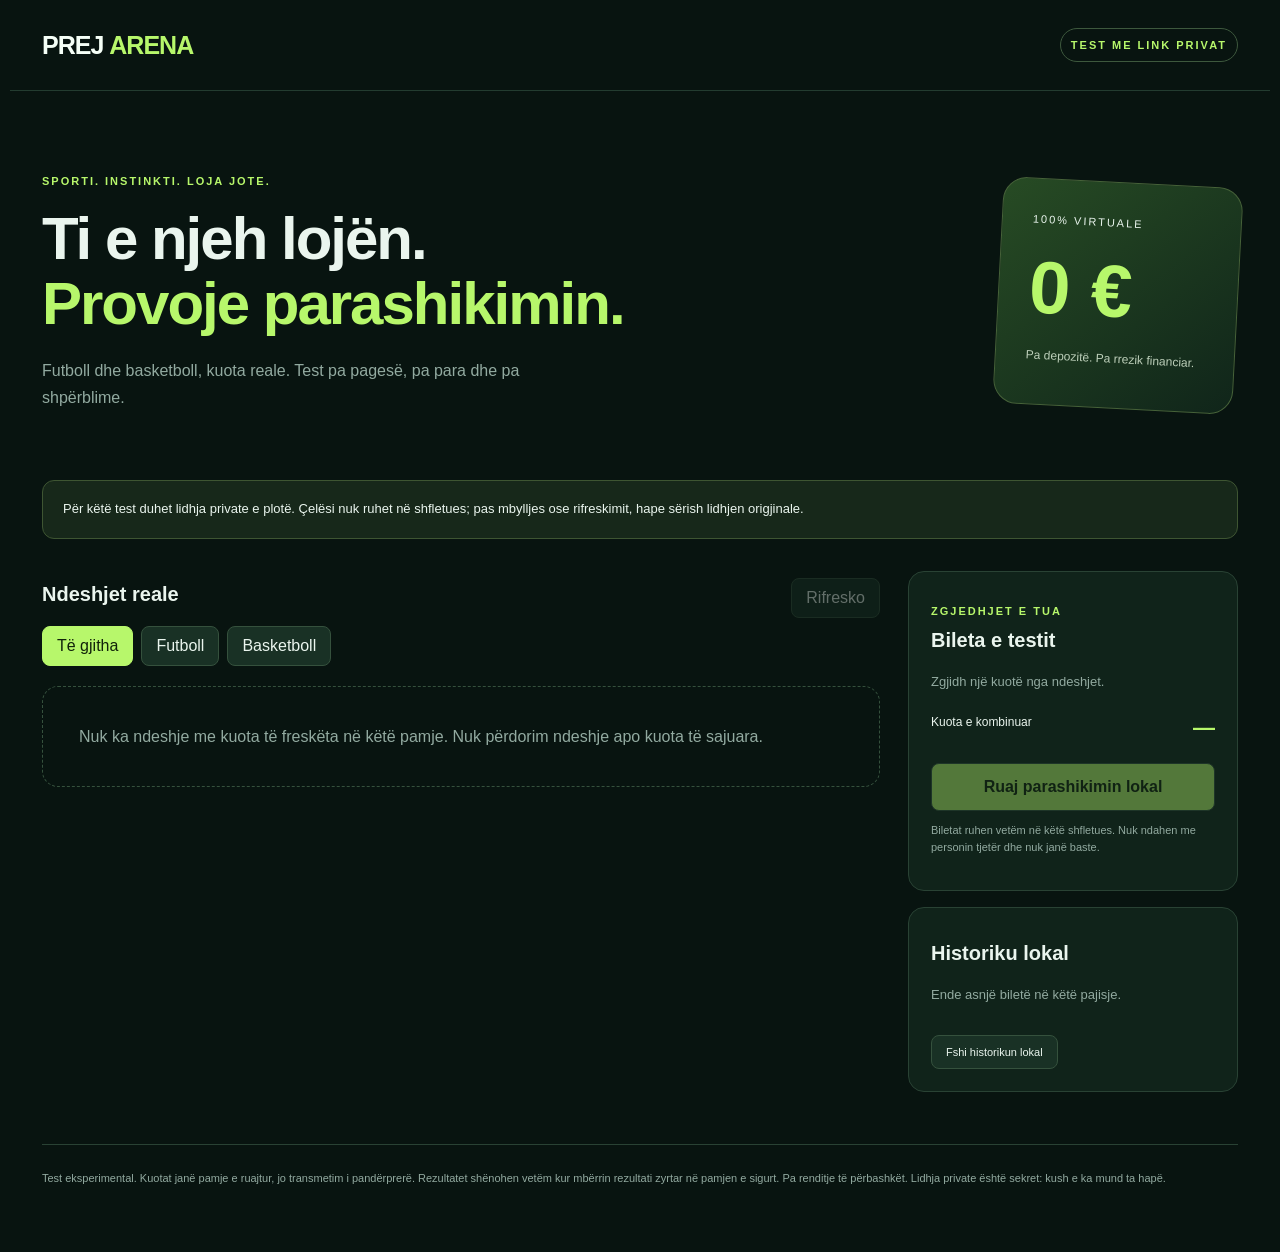
==== private-test.html @ e4a233a2 "Add explicitly approved encrypted private-link test, preserve public demo" ====
<!doctype html><html lang="sq"><head><meta charset="utf-8"><meta name="viewport" content="width=device-width, initial-scale=1"><meta name="referrer" content="no-referrer"><meta http-equiv="Content-Security-Policy" content="default-src 'none'; script-src 'self'; style-src 'self'; connect-src 'self'; img-src 'self'; base-uri 'none'; form-action 'none'; object-src 'none'"><title>PREJ Arena · Test privat</title><link rel="stylesheet" href="private-style.css"><script type="module" src="app.mjs"></script></head><body><header><a class="brand" href="private-test.html">PREJ<span>ARENA</span></a><span class="badge">TEST ME LINK PRIVAT</span></header><main><section class="hero"><div><p class="eyebrow">SPORTI. INSTINKTI. LOJA JOTE.</p><h1>Ti e njeh lojën.<br><em>Provoje parashikimin.</em></h1><p class="intro">Futboll dhe basketboll, kuota reale. Test pa pagesë, pa para dhe pa shpërblime.</p></div><div class="hero-card"><span>100% VIRTUALE</span><strong>0 €</strong><p>Pa depozitë. Pa rrezik financiar.</p></div></section><div id="status" class="notice" role="status">Duke kontrolluar lidhjen private…</div><div class="layout"><section><div class="section-head"><h2>Ndeshjet reale</h2><button id="refresh" disabled>Rifresko</button></div><div class="filters"><button data-sport="all" class="active">Të gjitha</button><button data-sport="football">Futboll</button><button data-sport="basketball">Basketboll</button></div><p class="muted" id="freshness"></p><div id="events" class="events"></div></section><aside><section class="panel"><p class="eyebrow">ZGJEDHJET E TUA</p><h2>Bileta e testit</h2><div id="picks"><p class="muted">Zgjidh një kuotë nga ndeshjet.</p></div><div class="total"><span>Kuota e kombinuar</span><strong id="total">—</strong></div><button id="submit" class="primary" disabled>Ruaj parashikimin lokal</button><p class="small">Biletat ruhen vetëm në këtë shfletues. Nuk ndahen me personin tjetër dhe nuk janë baste.</p></section><section class="panel"><h2>Historiku lokal</h2><div id="tickets"></div><button id="clear">Fshi historikun lokal</button></section></aside></div><footer>Test eksperimental. Kuotat janë pamje e ruajtur, jo transmetim i pandërprerë. Rezultatet shënohen vetëm kur mbërrin rezultati zyrtar në pamjen e sigurt. Pa renditje të përbashkët. Lidhja private është sekret: kush e ka mund ta hapë.</footer></main></body></html>
---- private-style.css ----
@import url('./private-base.css');
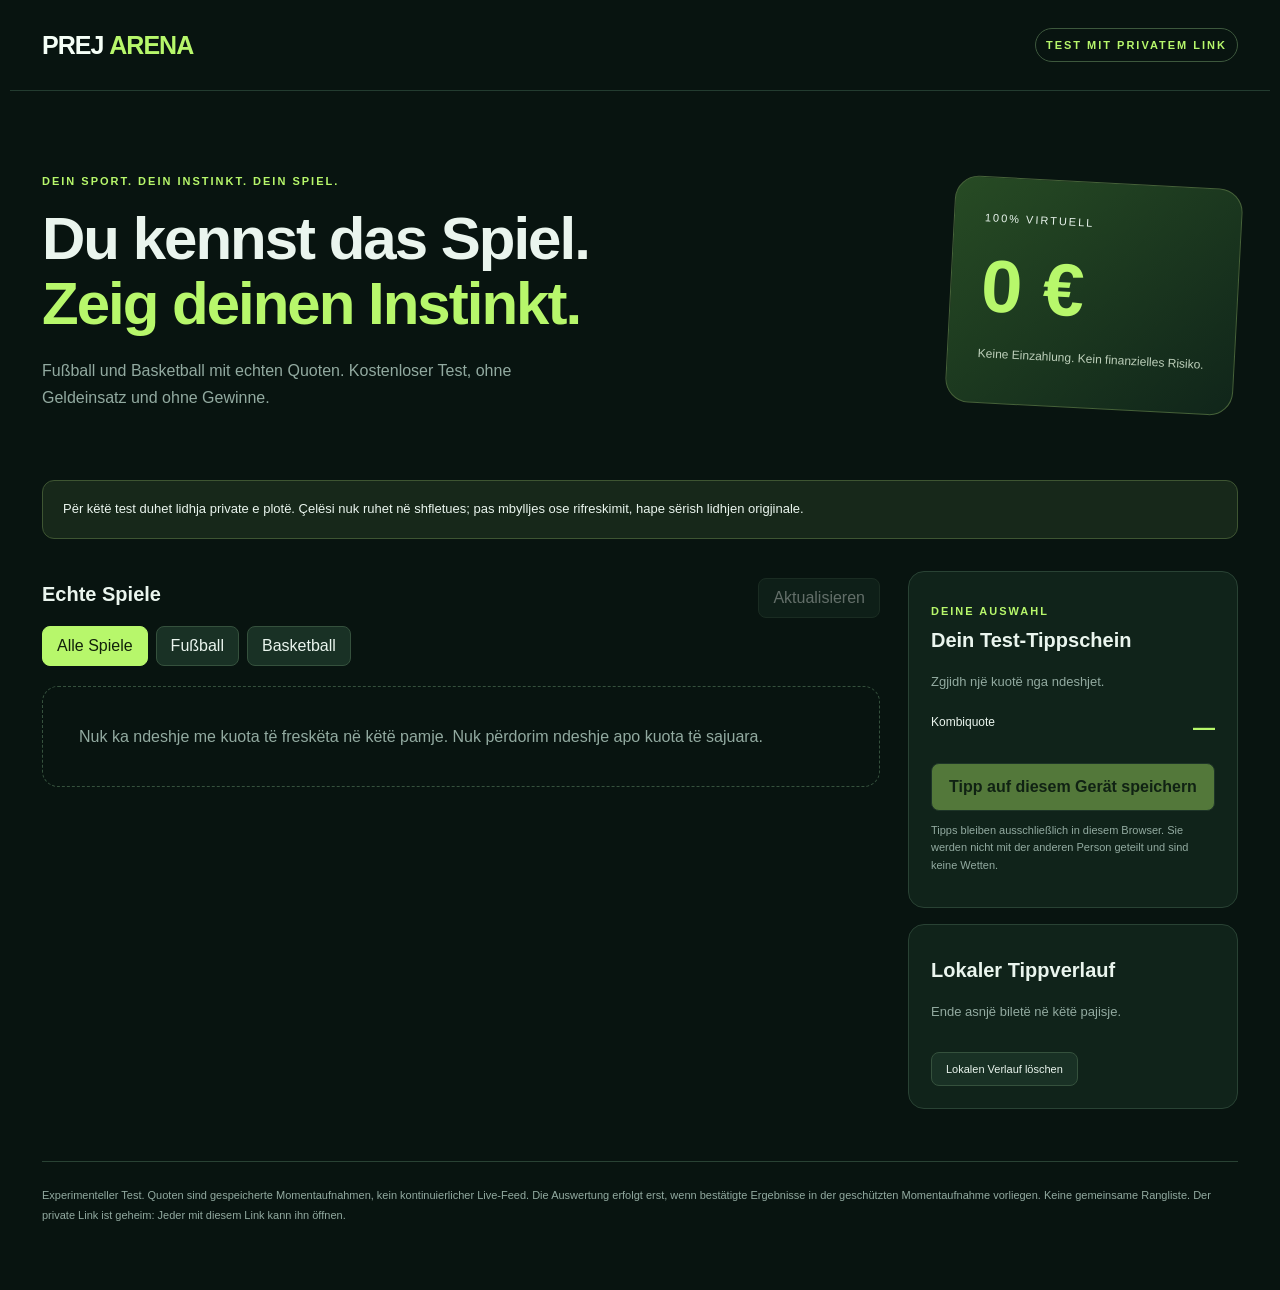
==== commit 764a74bf: "Translate private-test interface to German without changing encryption" ====
--- a/private-test.html
+++ b/private-test.html
@@ -1 +1 @@
-<!doctype html><html lang="sq"><head><meta charset="utf-8"><meta name="viewport" content="width=device-width, initial-scale=1"><meta name="referrer" content="no-referrer"><meta http-equiv="Content-Security-Policy" content="default-src 'none'; script-src 'self'; style-src 'self'; connect-src 'self'; img-src 'self'; base-uri 'none'; form-action 'none'; object-src 'none'"><title>PREJ Arena · Test privat</title><link rel="stylesheet" href="private-style.css"><script type="module" src="app.mjs"></script></head><body><header><a class="brand" href="private-test.html">PREJ<span>ARENA</span></a><span class="badge">TEST ME LINK PRIVAT</span></header><main><section class="hero"><div><p class="eyebrow">SPORTI. INSTINKTI. LOJA JOTE.</p><h1>Ti e njeh lojën.<br><em>Provoje parashikimin.</em></h1><p class="intro">Futboll dhe basketboll, kuota reale. Test pa pagesë, pa para dhe pa shpërblime.</p></div><div class="hero-card"><span>100% VIRTUALE</span><strong>0 €</strong><p>Pa depozitë. Pa rrezik financiar.</p></div></section><div id="status" class="notice" role="status">Duke kontrolluar lidhjen private…</div><div class="layout"><section><div class="section-head"><h2>Ndeshjet reale</h2><button id="refresh" disabled>Rifresko</button></div><div class="filters"><button data-sport="all" class="active">Të gjitha</button><button data-sport="football">Futboll</button><button data-sport="basketball">Basketboll</button></div><p class="muted" id="freshness"></p><div id="events" class="events"></div></section><aside><section class="panel"><p class="eyebrow">ZGJEDHJET E TUA</p><h2>Bileta e testit</h2><div id="picks"><p class="muted">Zgjidh një kuotë nga ndeshjet.</p></div><div class="total"><span>Kuota e kombinuar</span><strong id="total">—</strong></div><button id="submit" class="primary" disabled>Ruaj parashikimin lokal</button><p class="small">Biletat ruhen vetëm në këtë shfletues. Nuk ndahen me personin tjetër dhe nuk janë baste.</p></section><section class="panel"><h2>Historiku lokal</h2><div id="tickets"></div><button id="clear">Fshi historikun lokal</button></section></aside></div><footer>Test eksperimental. Kuotat janë pamje e ruajtur, jo transmetim i pandërprerë. Rezultatet shënohen vetëm kur mbërrin rezultati zyrtar në pamjen e sigurt. Pa renditje të përbashkët. Lidhja private është sekret: kush e ka mund ta hapë.</footer></main></body></html>
+<!doctype html><html lang="de"><head><meta charset="utf-8"><meta name="viewport" content="width=device-width, initial-scale=1"><meta name="referrer" content="no-referrer"><meta http-equiv="Content-Security-Policy" content="default-src 'none'; script-src 'self'; style-src 'self'; connect-src 'self'; img-src 'self'; base-uri 'none'; form-action 'none'; object-src 'none'"><title>PREJ Arena · Privater Test</title><link rel="stylesheet" href="private-style.css"><script type="module" src="app.mjs"></script></head><body><header><a class="brand" href="private-test.html">PREJ<span>ARENA</span></a><span class="badge">TEST MIT PRIVATEM LINK</span></header><main><section class="hero"><div><p class="eyebrow">DEIN SPORT. DEIN INSTINKT. DEIN SPIEL.</p><h1>Du kennst das Spiel.<br><em>Zeig deinen Instinkt.</em></h1><p class="intro">Fußball und Basketball mit echten Quoten. Kostenloser Test, ohne Geldeinsatz und ohne Gewinne.</p></div><div class="hero-card"><span>100% VIRTUELL</span><strong>0 €</strong><p>Keine Einzahlung. Kein finanzielles Risiko.</p></div></section><div id="status" class="notice" role="status">Privater Link wird geprüft …</div><div class="layout"><section><div class="section-head"><h2>Echte Spiele</h2><button id="refresh" disabled>Aktualisieren</button></div><div class="filters"><button data-sport="all" class="active">Alle Spiele</button><button data-sport="football">Fußball</button><button data-sport="basketball">Basketball</button></div><p class="muted" id="freshness"></p><div id="events" class="events"></div></section><aside><section class="panel"><p class="eyebrow">DEINE AUSWAHL</p><h2>Dein Test-Tippschein</h2><div id="picks"><p class="muted">Wähle eine Quote bei einem Spiel.</p></div><div class="total"><span>Kombiquote</span><strong id="total">—</strong></div><button id="submit" class="primary" disabled>Tipp auf diesem Gerät speichern</button><p class="small">Tipps bleiben ausschließlich in diesem Browser. Sie werden nicht mit der anderen Person geteilt und sind keine Wetten.</p></section><section class="panel"><h2>Lokaler Tippverlauf</h2><div id="tickets"></div><button id="clear">Lokalen Verlauf löschen</button></section></aside></div><footer>Experimenteller Test. Quoten sind gespeicherte Momentaufnahmen, kein kontinuierlicher Live-Feed. Die Auswertung erfolgt erst, wenn bestätigte Ergebnisse in der geschützten Momentaufnahme vorliegen. Keine gemeinsame Rangliste. Der private Link ist geheim: Jeder mit diesem Link kann ihn öffnen.</footer></main></body></html>
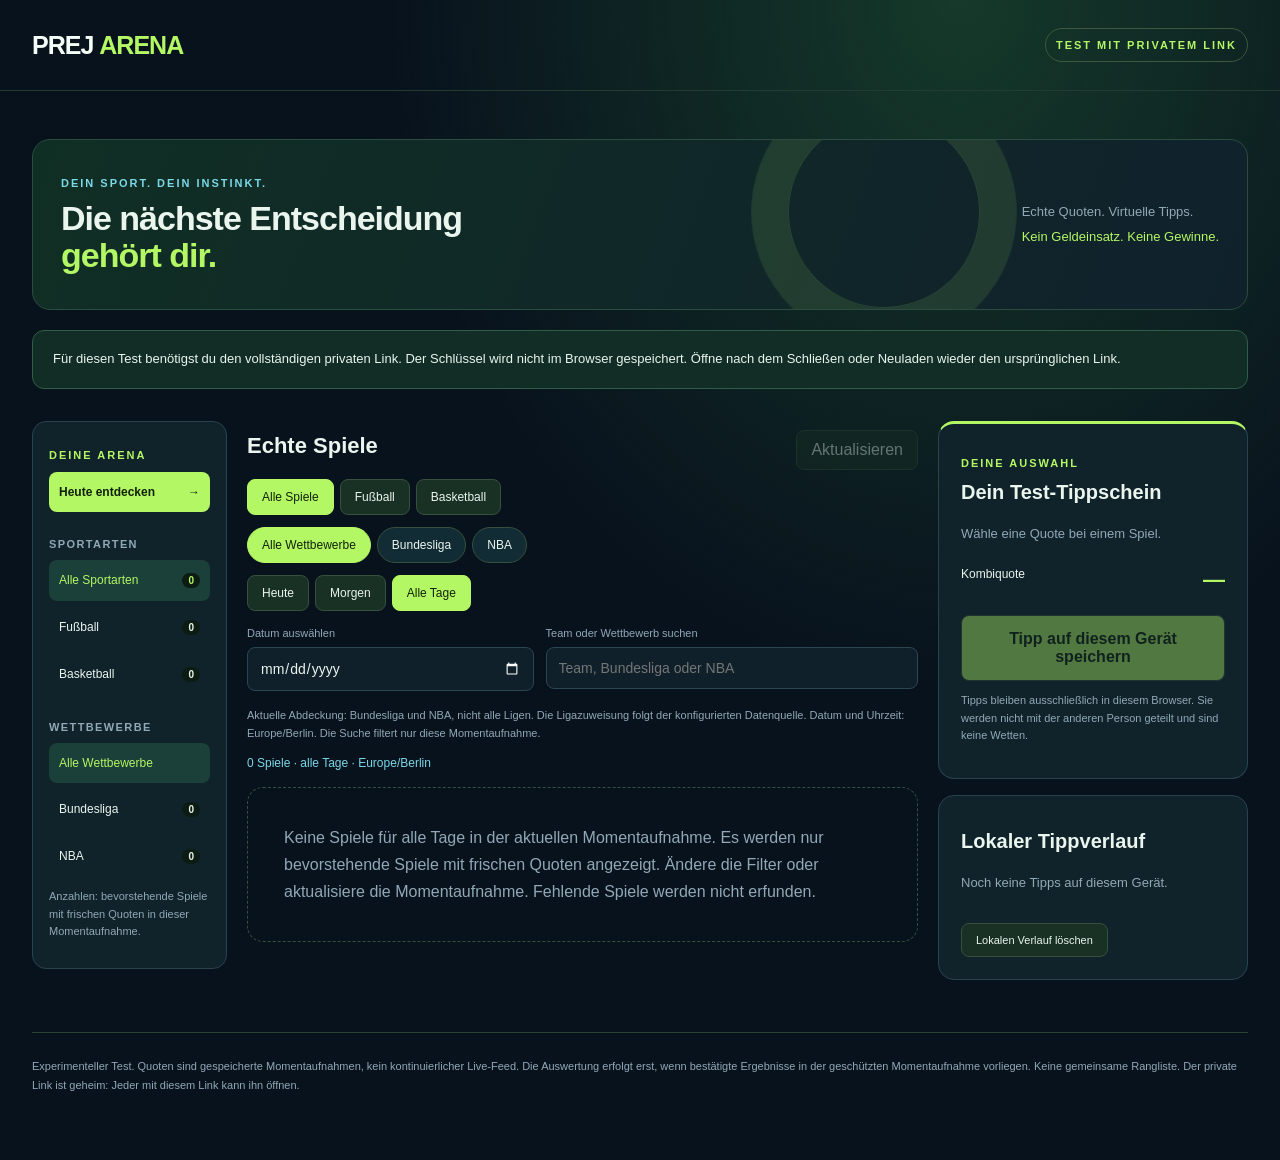
==== commit 70b00da7: "Add German date league search and PREJ sports workspace; preserve encrypted feed" ====
--- a/private-test.html
+++ b/private-test.html
@@ -1 +1 @@
-<!doctype html><html lang="de"><head><meta charset="utf-8"><meta name="viewport" content="width=device-width, initial-scale=1"><meta name="referrer" content="no-referrer"><meta http-equiv="Content-Security-Policy" content="default-src 'none'; script-src 'self'; style-src 'self'; connect-src 'self'; img-src 'self'; base-uri 'none'; form-action 'none'; object-src 'none'"><title>PREJ Arena · Privater Test</title><link rel="stylesheet" href="private-style.css"><script type="module" src="app.mjs"></script></head><body><header><a class="brand" href="private-test.html">PREJ<span>ARENA</span></a><span class="badge">TEST MIT PRIVATEM LINK</span></header><main><section class="hero"><div><p class="eyebrow">DEIN SPORT. DEIN INSTINKT. DEIN SPIEL.</p><h1>Du kennst das Spiel.<br><em>Zeig deinen Instinkt.</em></h1><p class="intro">Fußball und Basketball mit echten Quoten. Kostenloser Test, ohne Geldeinsatz und ohne Gewinne.</p></div><div class="hero-card"><span>100% VIRTUELL</span><strong>0 €</strong><p>Keine Einzahlung. Kein finanzielles Risiko.</p></div></section><div id="status" class="notice" role="status">Privater Link wird geprüft …</div><div class="layout"><section><div class="section-head"><h2>Echte Spiele</h2><button id="refresh" disabled>Aktualisieren</button></div><div class="filters"><button data-sport="all" class="active">Alle Spiele</button><button data-sport="football">Fußball</button><button data-sport="basketball">Basketball</button></div><p class="muted" id="freshness"></p><div id="events" class="events"></div></section><aside><section class="panel"><p class="eyebrow">DEINE AUSWAHL</p><h2>Dein Test-Tippschein</h2><div id="picks"><p class="muted">Wähle eine Quote bei einem Spiel.</p></div><div class="total"><span>Kombiquote</span><strong id="total">—</strong></div><button id="submit" class="primary" disabled>Tipp auf diesem Gerät speichern</button><p class="small">Tipps bleiben ausschließlich in diesem Browser. Sie werden nicht mit der anderen Person geteilt und sind keine Wetten.</p></section><section class="panel"><h2>Lokaler Tippverlauf</h2><div id="tickets"></div><button id="clear">Lokalen Verlauf löschen</button></section></aside></div><footer>Experimenteller Test. Quoten sind gespeicherte Momentaufnahmen, kein kontinuierlicher Live-Feed. Die Auswertung erfolgt erst, wenn bestätigte Ergebnisse in der geschützten Momentaufnahme vorliegen. Keine gemeinsame Rangliste. Der private Link ist geheim: Jeder mit diesem Link kann ihn öffnen.</footer></main></body></html>
+<!doctype html><html lang="de"><head><meta charset="utf-8"><meta name="viewport" content="width=device-width, initial-scale=1"><meta name="referrer" content="no-referrer"><meta http-equiv="Content-Security-Policy" content="default-src 'none'; script-src 'self'; style-src 'self'; connect-src 'self'; img-src 'self'; base-uri 'none'; form-action 'none'; object-src 'none'"><title>PREJ Arena · Privater Test</title><link rel="stylesheet" href="private-style.css"><script type="module" src="app.mjs"></script></head><body><header><a class="brand" href="private-test.html">PREJ<span>ARENA</span></a><span class="badge">TEST MIT PRIVATEM LINK</span></header><main><section class="arena-intro"><div><p class="eyebrow">DEIN SPORT. DEIN INSTINKT.</p><h1>Die nächste Entscheidung<br><em>gehört dir.</em></h1></div><p>Echte Quoten. Virtuelle Tipps.<br><strong>Kein Geldeinsatz. Keine Gewinne.</strong></p></section><div id="status" class="notice" role="status">Privater Link wird geprüft …</div><div class="layout"><nav class="sport-sidebar" aria-label="Sport und Wettbewerbe"><p class="eyebrow">DEINE ARENA</p><button id="quick-today">Heute entdecken <span>→</span></button><h2>Sportarten</h2><button data-sport="all" aria-pressed="true" class="active">Alle Sportarten <b data-count="all">0</b></button><button data-sport="football" aria-pressed="false">Fußball <b data-count="football">0</b></button><button data-sport="basketball" aria-pressed="false">Basketball <b data-count="basketball">0</b></button><h2>Wettbewerbe</h2><button data-league="all" aria-pressed="true" class="active">Alle Wettbewerbe</button><button data-league="bundesliga" aria-pressed="false">Bundesliga <b data-league-count="bundesliga">0</b></button><button data-league="nba" aria-pressed="false">NBA <b data-league-count="nba">0</b></button><p class="small">Anzahlen: bevorstehende Spiele mit frischen Quoten in dieser Momentaufnahme.</p></nav><section class="fixture-center"><div class="section-head"><h2>Echte Spiele</h2><button id="refresh" disabled>Aktualisieren</button></div><div class="filters"><button data-sport="all" class="active" aria-pressed="true">Alle Spiele</button><button data-sport="football" aria-pressed="false">Fußball</button><button data-sport="basketball" aria-pressed="false">Basketball</button></div><div class="filters league-chips" aria-label="Wettbewerbe"><button data-league="all" class="active" aria-pressed="true">Alle Wettbewerbe</button><button data-league="bundesliga" aria-pressed="false">Bundesliga</button><button data-league="nba" aria-pressed="false">NBA</button></div><div class="filters date-filters" role="group" aria-label="Spieldatum"><button data-day="today" aria-pressed="false">Heute</button><button data-day="tomorrow" aria-pressed="false">Morgen</button><button data-day="all" class="active" aria-pressed="true">Alle Tage</button></div><div class="search-fields"><label>Datum auswählen<input id="match-date" type="date"></label><label>Team oder Wettbewerb suchen<input id="team-search" type="search" placeholder="Team, Bundesliga oder NBA" maxlength="100" autocomplete="off"></label></div><p class="small">Aktuelle Abdeckung: Bundesliga und NBA, nicht alle Ligen. Die Ligazuweisung folgt der konfigurierten Datenquelle. Datum und Uhrzeit: Europe/Berlin. Die Suche filtert nur diese Momentaufnahme.</p><p class="match-count" id="match-count" role="status"></p><p class="muted" id="freshness"></p><div id="events" class="events"></div></section><aside class="ticket-column"><section class="panel sticky-ticket" id="ticket-panel"><p class="eyebrow">DEINE AUSWAHL</p><h2>Dein Test-Tippschein</h2><div id="picks"><p class="muted">Wähle eine Quote bei einem Spiel.</p></div><div class="total"><span>Kombiquote</span><strong id="total">—</strong></div><button id="submit" class="primary" disabled>Tipp auf diesem Gerät speichern</button><p class="small">Tipps bleiben ausschließlich in diesem Browser. Sie werden nicht mit der anderen Person geteilt und sind keine Wetten.</p></section><section class="panel"><h2>Lokaler Tippverlauf</h2><div id="tickets"></div><button id="clear">Lokalen Verlauf löschen</button></section></aside></div><footer>Experimenteller Test. Quoten sind gespeicherte Momentaufnahmen, kein kontinuierlicher Live-Feed. Die Auswertung erfolgt erst, wenn bestätigte Ergebnisse in der geschützten Momentaufnahme vorliegen. Keine gemeinsame Rangliste. Der private Link ist geheim: Jeder mit diesem Link kann ihn öffnen.</footer><a class="mobile-ticket" href="#ticket-panel">Zum Tippschein <span id="mobile-pick-count">0 Auswahlen</span></a></main></body></html>
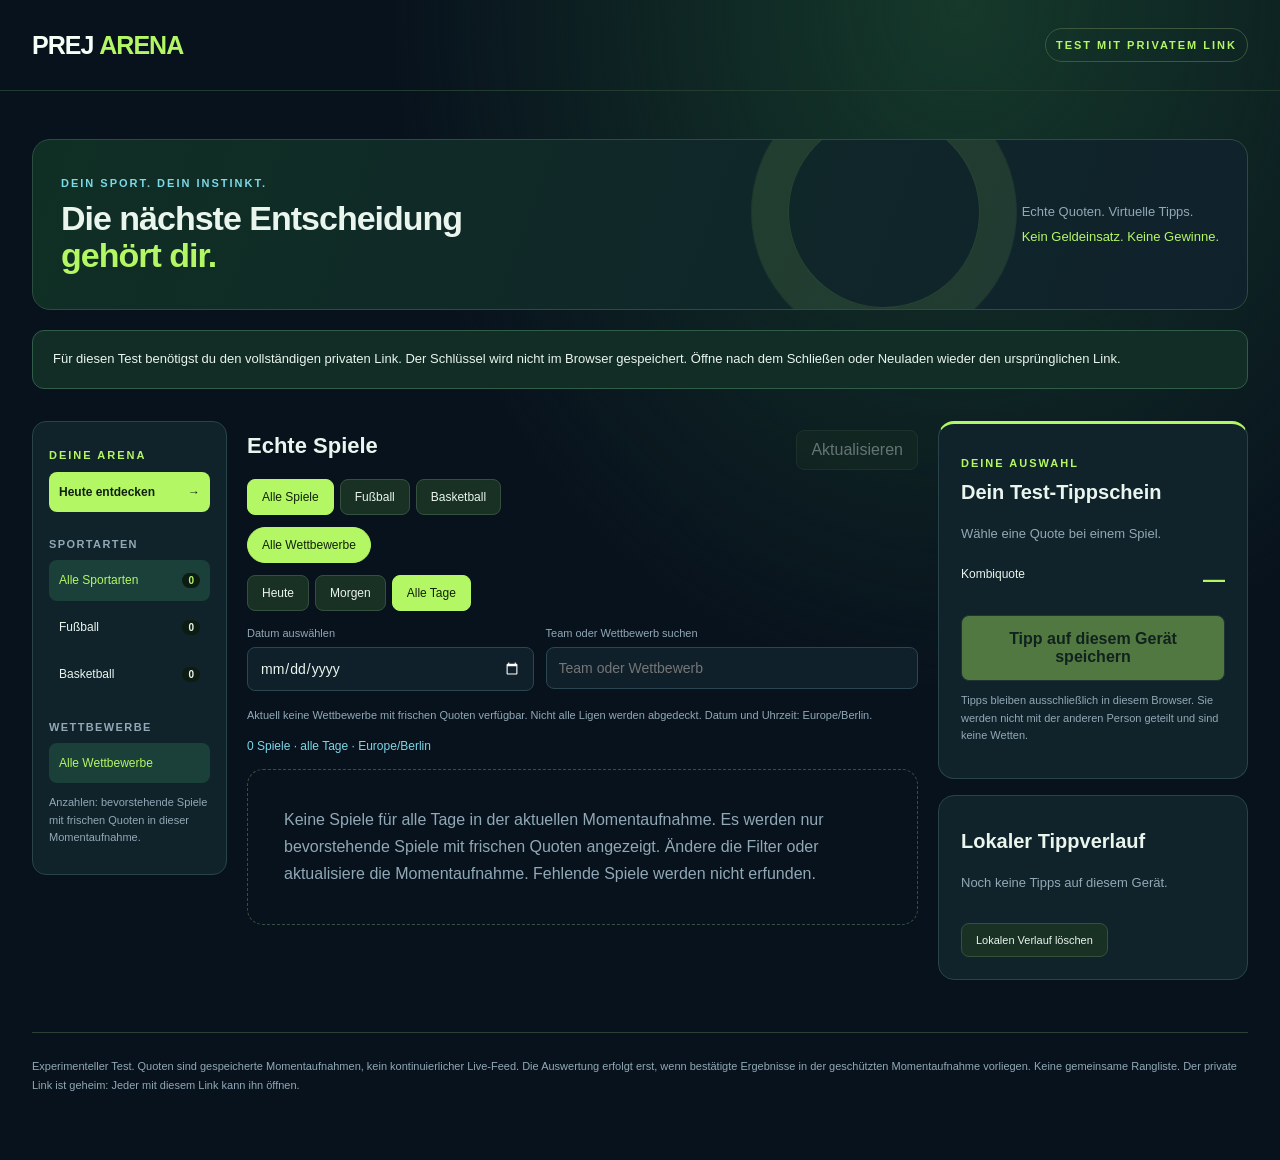
==== commit 0ded928a: "Render validated dynamic competition metadata and version private preview assets" ====
--- a/private-test.html
+++ b/private-test.html
@@ -1 +1 @@
-<!doctype html><html lang="de"><head><meta charset="utf-8"><meta name="viewport" content="width=device-width, initial-scale=1"><meta name="referrer" content="no-referrer"><meta http-equiv="Content-Security-Policy" content="default-src 'none'; script-src 'self'; style-src 'self'; connect-src 'self'; img-src 'self'; base-uri 'none'; form-action 'none'; object-src 'none'"><title>PREJ Arena · Privater Test</title><link rel="stylesheet" href="private-style.css"><script type="module" src="app.mjs"></script></head><body><header><a class="brand" href="private-test.html">PREJ<span>ARENA</span></a><span class="badge">TEST MIT PRIVATEM LINK</span></header><main><section class="arena-intro"><div><p class="eyebrow">DEIN SPORT. DEIN INSTINKT.</p><h1>Die nächste Entscheidung<br><em>gehört dir.</em></h1></div><p>Echte Quoten. Virtuelle Tipps.<br><strong>Kein Geldeinsatz. Keine Gewinne.</strong></p></section><div id="status" class="notice" role="status">Privater Link wird geprüft …</div><div class="layout"><nav class="sport-sidebar" aria-label="Sport und Wettbewerbe"><p class="eyebrow">DEINE ARENA</p><button id="quick-today">Heute entdecken <span>→</span></button><h2>Sportarten</h2><button data-sport="all" aria-pressed="true" class="active">Alle Sportarten <b data-count="all">0</b></button><button data-sport="football" aria-pressed="false">Fußball <b data-count="football">0</b></button><button data-sport="basketball" aria-pressed="false">Basketball <b data-count="basketball">0</b></button><h2>Wettbewerbe</h2><button data-league="all" aria-pressed="true" class="active">Alle Wettbewerbe</button><button data-league="bundesliga" aria-pressed="false">Bundesliga <b data-league-count="bundesliga">0</b></button><button data-league="nba" aria-pressed="false">NBA <b data-league-count="nba">0</b></button><p class="small">Anzahlen: bevorstehende Spiele mit frischen Quoten in dieser Momentaufnahme.</p></nav><section class="fixture-center"><div class="section-head"><h2>Echte Spiele</h2><button id="refresh" disabled>Aktualisieren</button></div><div class="filters"><button data-sport="all" class="active" aria-pressed="true">Alle Spiele</button><button data-sport="football" aria-pressed="false">Fußball</button><button data-sport="basketball" aria-pressed="false">Basketball</button></div><div class="filters league-chips" aria-label="Wettbewerbe"><button data-league="all" class="active" aria-pressed="true">Alle Wettbewerbe</button><button data-league="bundesliga" aria-pressed="false">Bundesliga</button><button data-league="nba" aria-pressed="false">NBA</button></div><div class="filters date-filters" role="group" aria-label="Spieldatum"><button data-day="today" aria-pressed="false">Heute</button><button data-day="tomorrow" aria-pressed="false">Morgen</button><button data-day="all" class="active" aria-pressed="true">Alle Tage</button></div><div class="search-fields"><label>Datum auswählen<input id="match-date" type="date"></label><label>Team oder Wettbewerb suchen<input id="team-search" type="search" placeholder="Team, Bundesliga oder NBA" maxlength="100" autocomplete="off"></label></div><p class="small">Aktuelle Abdeckung: Bundesliga und NBA, nicht alle Ligen. Die Ligazuweisung folgt der konfigurierten Datenquelle. Datum und Uhrzeit: Europe/Berlin. Die Suche filtert nur diese Momentaufnahme.</p><p class="match-count" id="match-count" role="status"></p><p class="muted" id="freshness"></p><div id="events" class="events"></div></section><aside class="ticket-column"><section class="panel sticky-ticket" id="ticket-panel"><p class="eyebrow">DEINE AUSWAHL</p><h2>Dein Test-Tippschein</h2><div id="picks"><p class="muted">Wähle eine Quote bei einem Spiel.</p></div><div class="total"><span>Kombiquote</span><strong id="total">—</strong></div><button id="submit" class="primary" disabled>Tipp auf diesem Gerät speichern</button><p class="small">Tipps bleiben ausschließlich in diesem Browser. Sie werden nicht mit der anderen Person geteilt und sind keine Wetten.</p></section><section class="panel"><h2>Lokaler Tippverlauf</h2><div id="tickets"></div><button id="clear">Lokalen Verlauf löschen</button></section></aside></div><footer>Experimenteller Test. Quoten sind gespeicherte Momentaufnahmen, kein kontinuierlicher Live-Feed. Die Auswertung erfolgt erst, wenn bestätigte Ergebnisse in der geschützten Momentaufnahme vorliegen. Keine gemeinsame Rangliste. Der private Link ist geheim: Jeder mit diesem Link kann ihn öffnen.</footer><a class="mobile-ticket" href="#ticket-panel">Zum Tippschein <span id="mobile-pick-count">0 Auswahlen</span></a></main></body></html>
+<!doctype html><html lang="de"><head><meta charset="utf-8"><meta name="viewport" content="width=device-width, initial-scale=1"><meta name="referrer" content="no-referrer"><meta http-equiv="Content-Security-Policy" content="default-src 'none'; script-src 'self'; style-src 'self'; connect-src 'self'; img-src 'self'; base-uri 'none'; form-action 'none'; object-src 'none'"><title>PREJ Arena · Privater Test</title><link rel="stylesheet" href="private-style.css?v=20261116-leagues1"><script type="module" src="app.mjs?v=20261116-leagues1"></script></head><body><header><a class="brand" href="private-test.html">PREJ<span>ARENA</span></a><span class="badge">TEST MIT PRIVATEM LINK</span></header><main><section class="arena-intro"><div><p class="eyebrow">DEIN SPORT. DEIN INSTINKT.</p><h1>Die nächste Entscheidung<br><em>gehört dir.</em></h1></div><p>Echte Quoten. Virtuelle Tipps.<br><strong>Kein Geldeinsatz. Keine Gewinne.</strong></p></section><div id="status" class="notice" role="status">Privater Link wird geprüft …</div><div class="layout"><nav class="sport-sidebar" aria-label="Sport und Wettbewerbe"><p class="eyebrow">DEINE ARENA</p><button id="quick-today">Heute entdecken <span>→</span></button><h2>Sportarten</h2><button data-sport="all" aria-pressed="true" class="active">Alle Sportarten <b data-count="all">0</b></button><button data-sport="football" aria-pressed="false">Fußball <b data-count="football">0</b></button><button data-sport="basketball" aria-pressed="false">Basketball <b data-count="basketball">0</b></button><h2>Wettbewerbe</h2><div id="league-list"></div><p class="small">Anzahlen: bevorstehende Spiele mit frischen Quoten in dieser Momentaufnahme.</p></nav><section class="fixture-center"><div class="section-head"><h2>Echte Spiele</h2><button id="refresh" disabled>Aktualisieren</button></div><div class="filters"><button data-sport="all" class="active" aria-pressed="true">Alle Spiele</button><button data-sport="football" aria-pressed="false">Fußball</button><button data-sport="basketball" aria-pressed="false">Basketball</button></div><div class="filters league-chips" id="league-chips" aria-label="Wettbewerbe"></div><div class="filters date-filters" role="group" aria-label="Spieldatum"><button data-day="today" aria-pressed="false">Heute</button><button data-day="tomorrow" aria-pressed="false">Morgen</button><button data-day="all" class="active" aria-pressed="true">Alle Tage</button></div><div class="search-fields"><label>Datum auswählen<input id="match-date" type="date"></label><label>Team oder Wettbewerb suchen<input id="team-search" type="search" placeholder="Team oder Wettbewerb" maxlength="100" autocomplete="off"></label></div><p class="small" id="coverage">Wettbewerbe werden nur angezeigt, wenn diese Momentaufnahme passende Spiele mit frischen Quoten enthält. Nicht alle Ligen sind verfügbar. Datum und Uhrzeit: Europe/Berlin.</p><p class="match-count" id="match-count" role="status"></p><p class="muted" id="freshness"></p><div id="events" class="events"></div></section><aside class="ticket-column"><section class="panel sticky-ticket" id="ticket-panel"><p class="eyebrow">DEINE AUSWAHL</p><h2>Dein Test-Tippschein</h2><div id="picks"><p class="muted">Wähle eine Quote bei einem Spiel.</p></div><div class="total"><span>Kombiquote</span><strong id="total">—</strong></div><button id="submit" class="primary" disabled>Tipp auf diesem Gerät speichern</button><p class="small">Tipps bleiben ausschließlich in diesem Browser. Sie werden nicht mit der anderen Person geteilt und sind keine Wetten.</p></section><section class="panel"><h2>Lokaler Tippverlauf</h2><div id="tickets"></div><button id="clear">Lokalen Verlauf löschen</button></section></aside></div><footer>Experimenteller Test. Quoten sind gespeicherte Momentaufnahmen, kein kontinuierlicher Live-Feed. Die Auswertung erfolgt erst, wenn bestätigte Ergebnisse in der geschützten Momentaufnahme vorliegen. Keine gemeinsame Rangliste. Der private Link ist geheim: Jeder mit diesem Link kann ihn öffnen.</footer><a class="mobile-ticket" href="#ticket-panel">Zum Tippschein <span id="mobile-pick-count">0 Auswahlen</span></a></main></body></html>
--- a/private-style.css
+++ b/private-style.css
@@ -1 +1 @@
-@import url('./private-base.css');
+@import url('./private-base.css?v=20261116-leagues1');
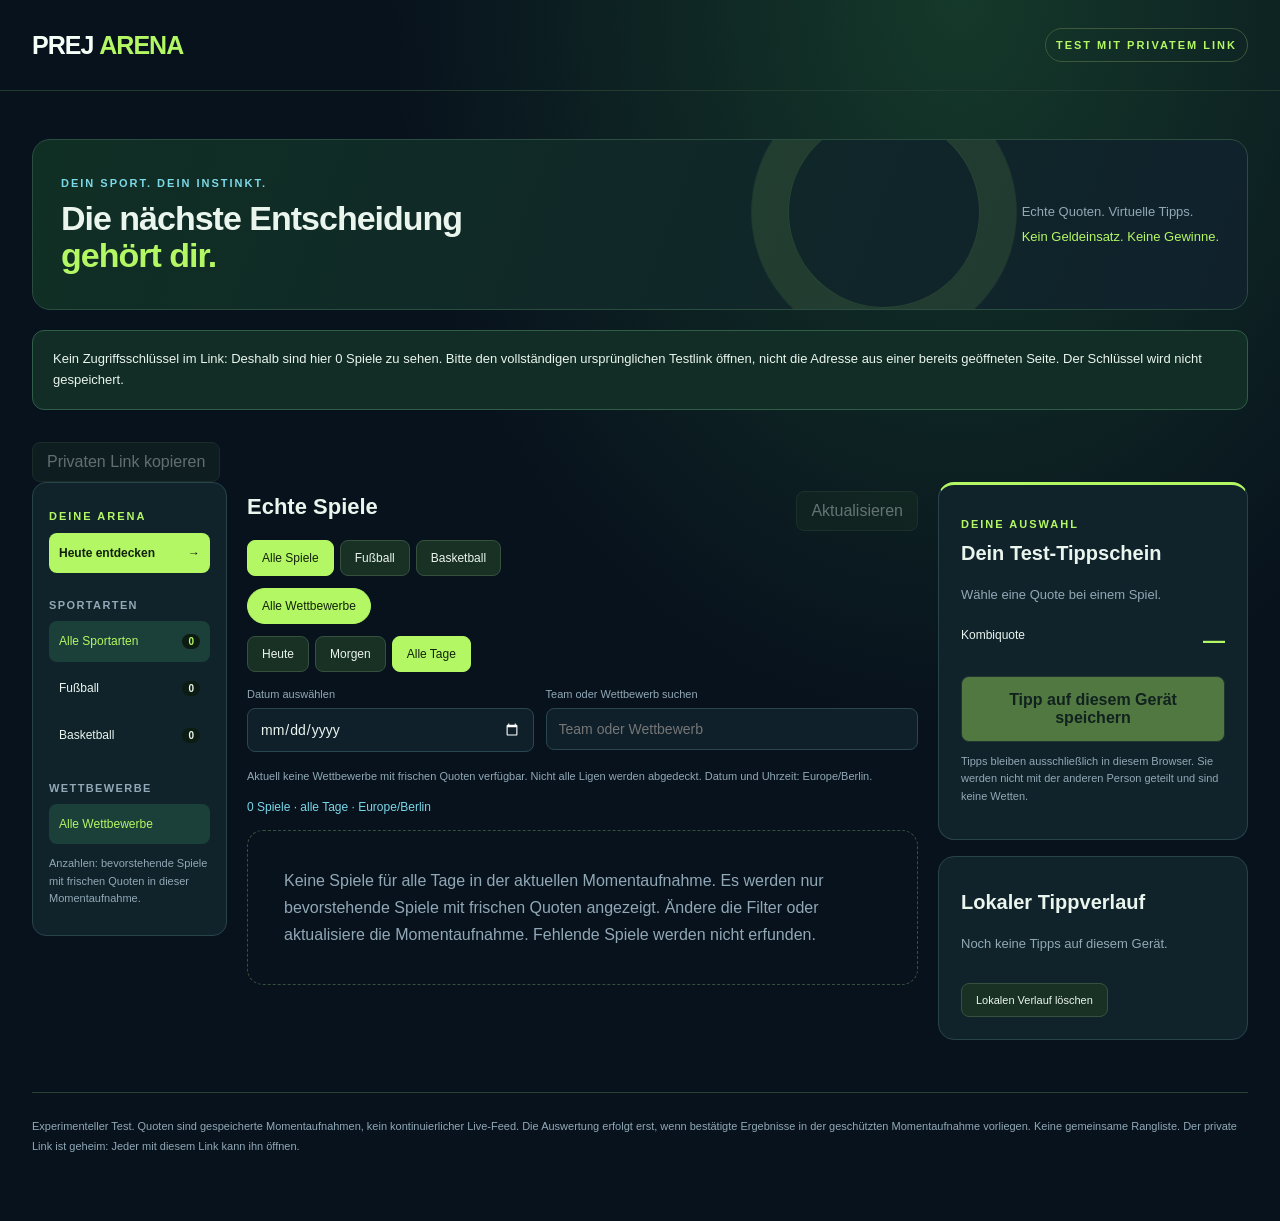
==== commit e8c36874: "Fix isolated stale odds and complete private-link copying" ====
--- a/private-test.html
+++ b/private-test.html
@@ -1 +1 @@
-<!doctype html><html lang="de"><head><meta charset="utf-8"><meta name="viewport" content="width=device-width, initial-scale=1"><meta name="referrer" content="no-referrer"><meta http-equiv="Content-Security-Policy" content="default-src 'none'; script-src 'self'; style-src 'self'; connect-src 'self'; img-src 'self'; base-uri 'none'; form-action 'none'; object-src 'none'"><title>PREJ Arena · Privater Test</title><link rel="stylesheet" href="private-style.css?v=20261116-leagues1"><script type="module" src="app.mjs?v=20261116-leagues1"></script></head><body><header><a class="brand" href="private-test.html">PREJ<span>ARENA</span></a><span class="badge">TEST MIT PRIVATEM LINK</span></header><main><section class="arena-intro"><div><p class="eyebrow">DEIN SPORT. DEIN INSTINKT.</p><h1>Die nächste Entscheidung<br><em>gehört dir.</em></h1></div><p>Echte Quoten. Virtuelle Tipps.<br><strong>Kein Geldeinsatz. Keine Gewinne.</strong></p></section><div id="status" class="notice" role="status">Privater Link wird geprüft …</div><div class="layout"><nav class="sport-sidebar" aria-label="Sport und Wettbewerbe"><p class="eyebrow">DEINE ARENA</p><button id="quick-today">Heute entdecken <span>→</span></button><h2>Sportarten</h2><button data-sport="all" aria-pressed="true" class="active">Alle Sportarten <b data-count="all">0</b></button><button data-sport="football" aria-pressed="false">Fußball <b data-count="football">0</b></button><button data-sport="basketball" aria-pressed="false">Basketball <b data-count="basketball">0</b></button><h2>Wettbewerbe</h2><div id="league-list"></div><p class="small">Anzahlen: bevorstehende Spiele mit frischen Quoten in dieser Momentaufnahme.</p></nav><section class="fixture-center"><div class="section-head"><h2>Echte Spiele</h2><button id="refresh" disabled>Aktualisieren</button></div><div class="filters"><button data-sport="all" class="active" aria-pressed="true">Alle Spiele</button><button data-sport="football" aria-pressed="false">Fußball</button><button data-sport="basketball" aria-pressed="false">Basketball</button></div><div class="filters league-chips" id="league-chips" aria-label="Wettbewerbe"></div><div class="filters date-filters" role="group" aria-label="Spieldatum"><button data-day="today" aria-pressed="false">Heute</button><button data-day="tomorrow" aria-pressed="false">Morgen</button><button data-day="all" class="active" aria-pressed="true">Alle Tage</button></div><div class="search-fields"><label>Datum auswählen<input id="match-date" type="date"></label><label>Team oder Wettbewerb suchen<input id="team-search" type="search" placeholder="Team oder Wettbewerb" maxlength="100" autocomplete="off"></label></div><p class="small" id="coverage">Wettbewerbe werden nur angezeigt, wenn diese Momentaufnahme passende Spiele mit frischen Quoten enthält. Nicht alle Ligen sind verfügbar. Datum und Uhrzeit: Europe/Berlin.</p><p class="match-count" id="match-count" role="status"></p><p class="muted" id="freshness"></p><div id="events" class="events"></div></section><aside class="ticket-column"><section class="panel sticky-ticket" id="ticket-panel"><p class="eyebrow">DEINE AUSWAHL</p><h2>Dein Test-Tippschein</h2><div id="picks"><p class="muted">Wähle eine Quote bei einem Spiel.</p></div><div class="total"><span>Kombiquote</span><strong id="total">—</strong></div><button id="submit" class="primary" disabled>Tipp auf diesem Gerät speichern</button><p class="small">Tipps bleiben ausschließlich in diesem Browser. Sie werden nicht mit der anderen Person geteilt und sind keine Wetten.</p></section><section class="panel"><h2>Lokaler Tippverlauf</h2><div id="tickets"></div><button id="clear">Lokalen Verlauf löschen</button></section></aside></div><footer>Experimenteller Test. Quoten sind gespeicherte Momentaufnahmen, kein kontinuierlicher Live-Feed. Die Auswertung erfolgt erst, wenn bestätigte Ergebnisse in der geschützten Momentaufnahme vorliegen. Keine gemeinsame Rangliste. Der private Link ist geheim: Jeder mit diesem Link kann ihn öffnen.</footer><a class="mobile-ticket" href="#ticket-panel">Zum Tippschein <span id="mobile-pick-count">0 Auswahlen</span></a></main></body></html>
+<!doctype html><html lang="de"><head><meta charset="utf-8"><meta name="viewport" content="width=device-width, initial-scale=1"><meta name="referrer" content="no-referrer"><meta http-equiv="Content-Security-Policy" content="default-src 'none'; script-src 'self'; style-src 'self'; connect-src 'self'; img-src 'self'; base-uri 'none'; form-action 'none'; object-src 'none'"><title>PREJ Arena · Privater Test</title><link rel="stylesheet" href="private-style.css?v=20261116-linkfix1"><script type="module" src="app.mjs?v=20261116-linkfix1"></script></head><body><header><a class="brand" href="private-test.html">PREJ<span>ARENA</span></a><span class="badge">TEST MIT PRIVATEM LINK</span></header><main><section class="arena-intro"><div><p class="eyebrow">DEIN SPORT. DEIN INSTINKT.</p><h1>Die nächste Entscheidung<br><em>gehört dir.</em></h1></div><p>Echte Quoten. Virtuelle Tipps.<br><strong>Kein Geldeinsatz. Keine Gewinne.</strong></p></section><div id="status" class="notice" role="status">Privater Link wird geprüft …</div><div class="layout"><nav class="sport-sidebar" aria-label="Sport und Wettbewerbe"><p class="eyebrow">DEINE ARENA</p><button id="quick-today">Heute entdecken <span>→</span></button><h2>Sportarten</h2><button data-sport="all" aria-pressed="true" class="active">Alle Sportarten <b data-count="all">0</b></button><button data-sport="football" aria-pressed="false">Fußball <b data-count="football">0</b></button><button data-sport="basketball" aria-pressed="false">Basketball <b data-count="basketball">0</b></button><h2>Wettbewerbe</h2><div id="league-list"></div><p class="small">Anzahlen: bevorstehende Spiele mit frischen Quoten in dieser Momentaufnahme.</p></nav><section class="fixture-center"><div class="section-head"><h2>Echte Spiele</h2><button id="refresh" disabled>Aktualisieren</button></div><div class="filters"><button data-sport="all" class="active" aria-pressed="true">Alle Spiele</button><button data-sport="football" aria-pressed="false">Fußball</button><button data-sport="basketball" aria-pressed="false">Basketball</button></div><div class="filters league-chips" id="league-chips" aria-label="Wettbewerbe"></div><div class="filters date-filters" role="group" aria-label="Spieldatum"><button data-day="today" aria-pressed="false">Heute</button><button data-day="tomorrow" aria-pressed="false">Morgen</button><button data-day="all" class="active" aria-pressed="true">Alle Tage</button></div><div class="search-fields"><label>Datum auswählen<input id="match-date" type="date"></label><label>Team oder Wettbewerb suchen<input id="team-search" type="search" placeholder="Team oder Wettbewerb" maxlength="100" autocomplete="off"></label></div><p class="small" id="coverage">Wettbewerbe werden nur angezeigt, wenn diese Momentaufnahme passende Spiele mit frischen Quoten enthält. Nicht alle Ligen sind verfügbar. Datum und Uhrzeit: Europe/Berlin.</p><p class="match-count" id="match-count" role="status"></p><p class="muted" id="freshness"></p><div id="events" class="events"></div></section><aside class="ticket-column"><section class="panel sticky-ticket" id="ticket-panel"><p class="eyebrow">DEINE AUSWAHL</p><h2>Dein Test-Tippschein</h2><div id="picks"><p class="muted">Wähle eine Quote bei einem Spiel.</p></div><div class="total"><span>Kombiquote</span><strong id="total">—</strong></div><button id="submit" class="primary" disabled>Tipp auf diesem Gerät speichern</button><p class="small">Tipps bleiben ausschließlich in diesem Browser. Sie werden nicht mit der anderen Person geteilt und sind keine Wetten.</p></section><section class="panel"><h2>Lokaler Tippverlauf</h2><div id="tickets"></div><button id="clear">Lokalen Verlauf löschen</button></section></aside></div><footer>Experimenteller Test. Quoten sind gespeicherte Momentaufnahmen, kein kontinuierlicher Live-Feed. Die Auswertung erfolgt erst, wenn bestätigte Ergebnisse in der geschützten Momentaufnahme vorliegen. Keine gemeinsame Rangliste. Der private Link ist geheim: Jeder mit diesem Link kann ihn öffnen.</footer><a class="mobile-ticket" href="#ticket-panel">Zum Tippschein <span id="mobile-pick-count">0 Auswahlen</span></a></main></body></html>
--- a/private-style.css
+++ b/private-style.css
@@ -1 +1 @@
-@import url('./private-base.css?v=20261116-leagues1');
+@import url('./private-base.css?v=20261116-linkfix1');
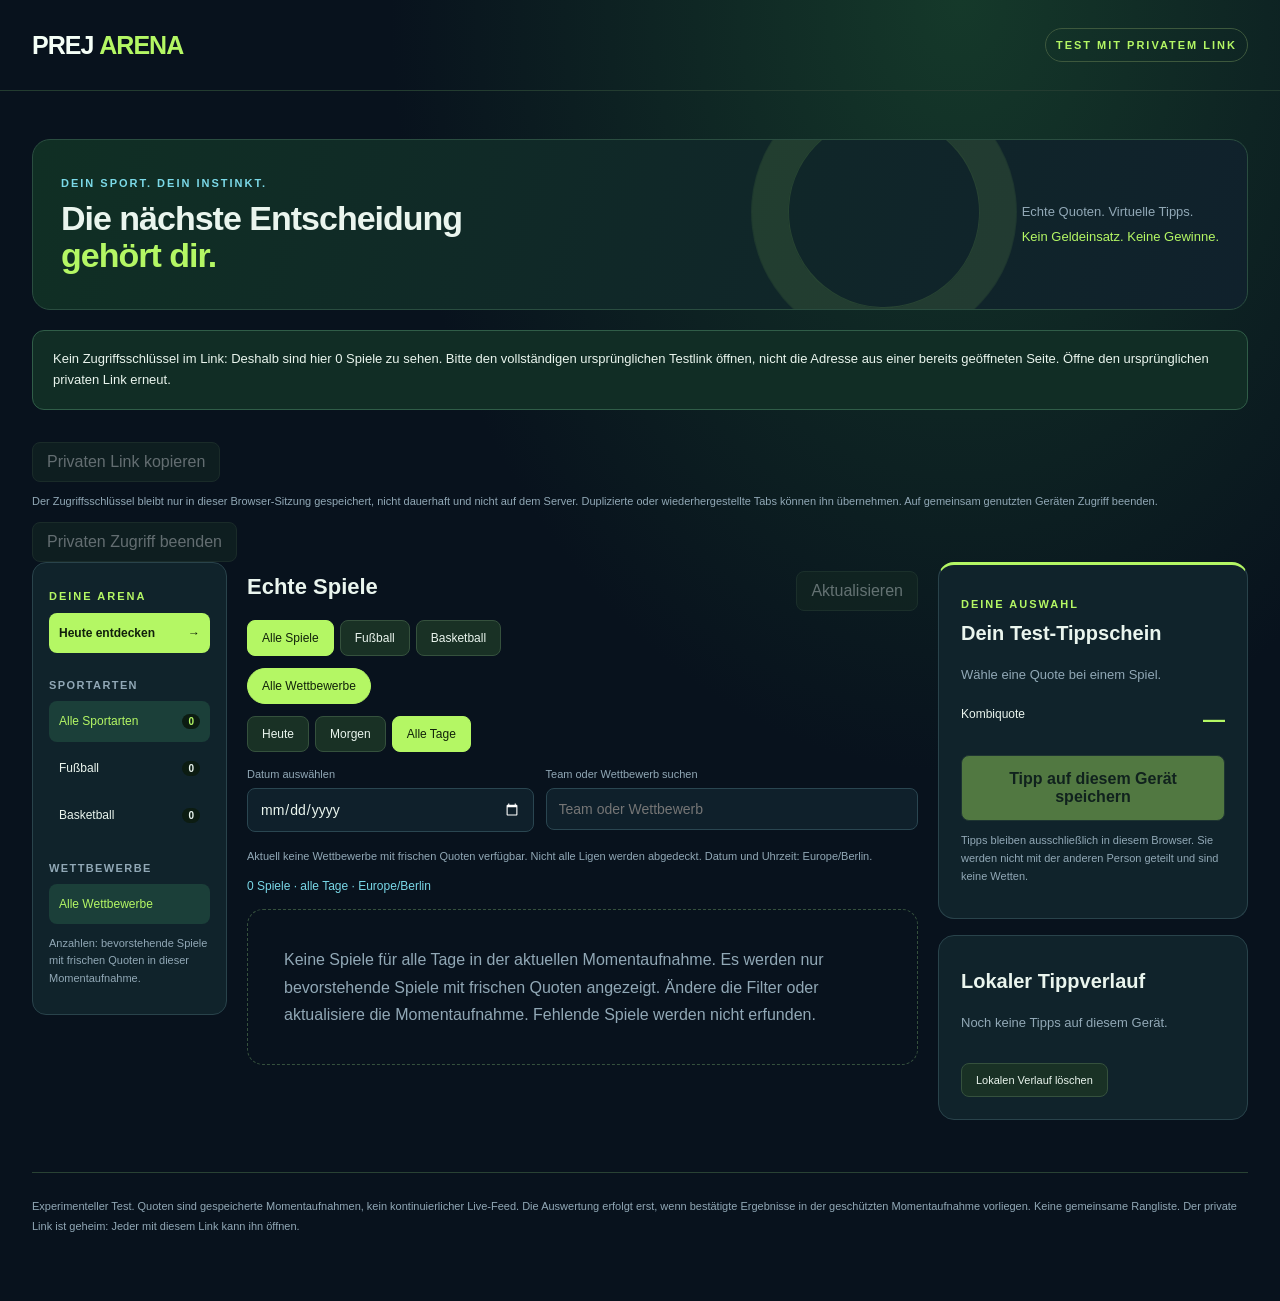
==== commit e2717a34: "Keep access across reload and provide end-session control" ====
--- a/private-test.html
+++ b/private-test.html
@@ -1 +1 @@
-<!doctype html><html lang="de"><head><meta charset="utf-8"><meta name="viewport" content="width=device-width, initial-scale=1"><meta name="referrer" content="no-referrer"><meta http-equiv="Content-Security-Policy" content="default-src 'none'; script-src 'self'; style-src 'self'; connect-src 'self'; img-src 'self'; base-uri 'none'; form-action 'none'; object-src 'none'"><title>PREJ Arena · Privater Test</title><link rel="stylesheet" href="private-style.css?v=20261116-linkfix1"><script type="module" src="app.mjs?v=20261116-linkfix1"></script></head><body><header><a class="brand" href="private-test.html">PREJ<span>ARENA</span></a><span class="badge">TEST MIT PRIVATEM LINK</span></header><main><section class="arena-intro"><div><p class="eyebrow">DEIN SPORT. DEIN INSTINKT.</p><h1>Die nächste Entscheidung<br><em>gehört dir.</em></h1></div><p>Echte Quoten. Virtuelle Tipps.<br><strong>Kein Geldeinsatz. Keine Gewinne.</strong></p></section><div id="status" class="notice" role="status">Privater Link wird geprüft …</div><div class="layout"><nav class="sport-sidebar" aria-label="Sport und Wettbewerbe"><p class="eyebrow">DEINE ARENA</p><button id="quick-today">Heute entdecken <span>→</span></button><h2>Sportarten</h2><button data-sport="all" aria-pressed="true" class="active">Alle Sportarten <b data-count="all">0</b></button><button data-sport="football" aria-pressed="false">Fußball <b data-count="football">0</b></button><button data-sport="basketball" aria-pressed="false">Basketball <b data-count="basketball">0</b></button><h2>Wettbewerbe</h2><div id="league-list"></div><p class="small">Anzahlen: bevorstehende Spiele mit frischen Quoten in dieser Momentaufnahme.</p></nav><section class="fixture-center"><div class="section-head"><h2>Echte Spiele</h2><button id="refresh" disabled>Aktualisieren</button></div><div class="filters"><button data-sport="all" class="active" aria-pressed="true">Alle Spiele</button><button data-sport="football" aria-pressed="false">Fußball</button><button data-sport="basketball" aria-pressed="false">Basketball</button></div><div class="filters league-chips" id="league-chips" aria-label="Wettbewerbe"></div><div class="filters date-filters" role="group" aria-label="Spieldatum"><button data-day="today" aria-pressed="false">Heute</button><button data-day="tomorrow" aria-pressed="false">Morgen</button><button data-day="all" class="active" aria-pressed="true">Alle Tage</button></div><div class="search-fields"><label>Datum auswählen<input id="match-date" type="date"></label><label>Team oder Wettbewerb suchen<input id="team-search" type="search" placeholder="Team oder Wettbewerb" maxlength="100" autocomplete="off"></label></div><p class="small" id="coverage">Wettbewerbe werden nur angezeigt, wenn diese Momentaufnahme passende Spiele mit frischen Quoten enthält. Nicht alle Ligen sind verfügbar. Datum und Uhrzeit: Europe/Berlin.</p><p class="match-count" id="match-count" role="status"></p><p class="muted" id="freshness"></p><div id="events" class="events"></div></section><aside class="ticket-column"><section class="panel sticky-ticket" id="ticket-panel"><p class="eyebrow">DEINE AUSWAHL</p><h2>Dein Test-Tippschein</h2><div id="picks"><p class="muted">Wähle eine Quote bei einem Spiel.</p></div><div class="total"><span>Kombiquote</span><strong id="total">—</strong></div><button id="submit" class="primary" disabled>Tipp auf diesem Gerät speichern</button><p class="small">Tipps bleiben ausschließlich in diesem Browser. Sie werden nicht mit der anderen Person geteilt und sind keine Wetten.</p></section><section class="panel"><h2>Lokaler Tippverlauf</h2><div id="tickets"></div><button id="clear">Lokalen Verlauf löschen</button></section></aside></div><footer>Experimenteller Test. Quoten sind gespeicherte Momentaufnahmen, kein kontinuierlicher Live-Feed. Die Auswertung erfolgt erst, wenn bestätigte Ergebnisse in der geschützten Momentaufnahme vorliegen. Keine gemeinsame Rangliste. Der private Link ist geheim: Jeder mit diesem Link kann ihn öffnen.</footer><a class="mobile-ticket" href="#ticket-panel">Zum Tippschein <span id="mobile-pick-count">0 Auswahlen</span></a></main></body></html>
+<!doctype html><html lang="de"><head><meta charset="utf-8"><meta name="viewport" content="width=device-width, initial-scale=1"><meta name="referrer" content="no-referrer"><meta http-equiv="Content-Security-Policy" content="default-src 'none'; script-src 'self'; style-src 'self'; connect-src 'self'; img-src 'self'; base-uri 'none'; form-action 'none'; object-src 'none'"><title>PREJ Arena · Privater Test</title><link rel="stylesheet" href="private-style.css?v=20261116-session1"><script type="module" src="app.mjs?v=20261116-session1"></script></head><body><header><a class="brand" href="private-test.html">PREJ<span>ARENA</span></a><span class="badge">TEST MIT PRIVATEM LINK</span></header><main><section class="arena-intro"><div><p class="eyebrow">DEIN SPORT. DEIN INSTINKT.</p><h1>Die nächste Entscheidung<br><em>gehört dir.</em></h1></div><p>Echte Quoten. Virtuelle Tipps.<br><strong>Kein Geldeinsatz. Keine Gewinne.</strong></p></section><div id="status" class="notice" role="status">Privater Link wird geprüft …</div><div class="layout"><nav class="sport-sidebar" aria-label="Sport und Wettbewerbe"><p class="eyebrow">DEINE ARENA</p><button id="quick-today">Heute entdecken <span>→</span></button><h2>Sportarten</h2><button data-sport="all" aria-pressed="true" class="active">Alle Sportarten <b data-count="all">0</b></button><button data-sport="football" aria-pressed="false">Fußball <b data-count="football">0</b></button><button data-sport="basketball" aria-pressed="false">Basketball <b data-count="basketball">0</b></button><h2>Wettbewerbe</h2><div id="league-list"></div><p class="small">Anzahlen: bevorstehende Spiele mit frischen Quoten in dieser Momentaufnahme.</p></nav><section class="fixture-center"><div class="section-head"><h2>Echte Spiele</h2><button id="refresh" disabled>Aktualisieren</button></div><div class="filters"><button data-sport="all" class="active" aria-pressed="true">Alle Spiele</button><button data-sport="football" aria-pressed="false">Fußball</button><button data-sport="basketball" aria-pressed="false">Basketball</button></div><div class="filters league-chips" id="league-chips" aria-label="Wettbewerbe"></div><div class="filters date-filters" role="group" aria-label="Spieldatum"><button data-day="today" aria-pressed="false">Heute</button><button data-day="tomorrow" aria-pressed="false">Morgen</button><button data-day="all" class="active" aria-pressed="true">Alle Tage</button></div><div class="search-fields"><label>Datum auswählen<input id="match-date" type="date"></label><label>Team oder Wettbewerb suchen<input id="team-search" type="search" placeholder="Team oder Wettbewerb" maxlength="100" autocomplete="off"></label></div><p class="small" id="coverage">Wettbewerbe werden nur angezeigt, wenn diese Momentaufnahme passende Spiele mit frischen Quoten enthält. Nicht alle Ligen sind verfügbar. Datum und Uhrzeit: Europe/Berlin.</p><p class="match-count" id="match-count" role="status"></p><p class="muted" id="freshness"></p><div id="events" class="events"></div></section><aside class="ticket-column"><section class="panel sticky-ticket" id="ticket-panel"><p class="eyebrow">DEINE AUSWAHL</p><h2>Dein Test-Tippschein</h2><div id="picks"><p class="muted">Wähle eine Quote bei einem Spiel.</p></div><div class="total"><span>Kombiquote</span><strong id="total">—</strong></div><button id="submit" class="primary" disabled>Tipp auf diesem Gerät speichern</button><p class="small">Tipps bleiben ausschließlich in diesem Browser. Sie werden nicht mit der anderen Person geteilt und sind keine Wetten.</p></section><section class="panel"><h2>Lokaler Tippverlauf</h2><div id="tickets"></div><button id="clear">Lokalen Verlauf löschen</button></section></aside></div><footer>Experimenteller Test. Quoten sind gespeicherte Momentaufnahmen, kein kontinuierlicher Live-Feed. Die Auswertung erfolgt erst, wenn bestätigte Ergebnisse in der geschützten Momentaufnahme vorliegen. Keine gemeinsame Rangliste. Der private Link ist geheim: Jeder mit diesem Link kann ihn öffnen.</footer><a class="mobile-ticket" href="#ticket-panel">Zum Tippschein <span id="mobile-pick-count">0 Auswahlen</span></a></main></body></html>
--- a/private-style.css
+++ b/private-style.css
@@ -1 +1 @@
-@import url('./private-base.css?v=20261116-linkfix1');
+@import url('./private-base.css?v=20261116-session1');
